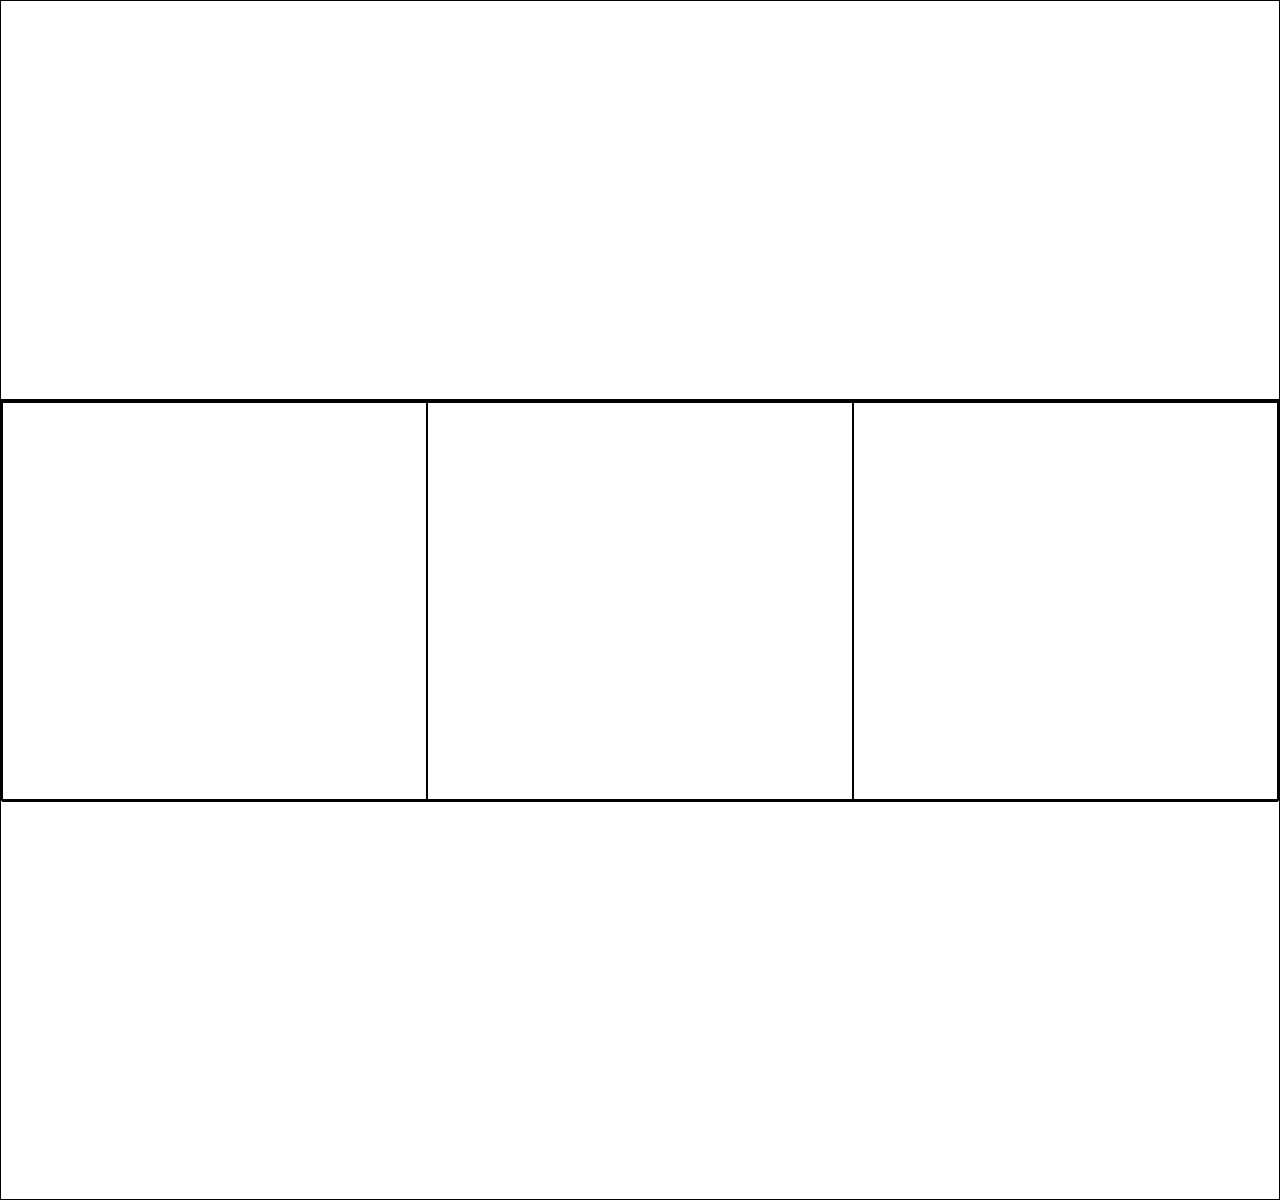
==== assets/index.html @ 5ebc06ef "Add initial files and some basic html markup" ====
<!DOCTYPE html>
<html lang="en">
<head>
  <meta charset="UTF-8">
  <meta name="viewport" content="width=device-width, initial-scale=1.0">
  <link rel="stylesheet" href="https://maxcdn.bootstrapcdn.com/bootstrap/4.0.0/css/bootstrap.min.css" integrity="sha384-Gn5384xqQ1aoWXA+058RXPxPg6fy4IWvTNh0E263XmFcJlSAwiGgFAW/dAiS6JXm" crossorigin="anonymous">
  <link rel="stylesheet" href="./css/css-reset.css">
  <link rel="stylesheet" href="./css/style.css">
  <title>Newsweek Magazine</title>
</head>
<body>
  <nav>

  </nav>
    <section class="container-fluid">
      <div class="row">
        <section class="col"></section>
        <section class="col"></section>
        <section class="col"></section>
      </div>

    </section>
  <main>

  </main>
  
  <script src="https://code.jquery.com/jquery-3.2.1.slim.min.js" integrity="sha384-KJ3o2DKtIkvYIK3UENzmM7KCkRr/rE9/Qpg6aAZGJwFDMVNA/GpGFF93hXpG5KkN" crossorigin="anonymous"></script>
  <script src="https://cdnjs.cloudflare.com/ajax/libs/popper.js/1.12.9/umd/popper.min.js" integrity="sha384-ApNbgh9B+Y1QKtv3Rn7W3mgPxhU9K/ScQsAP7hUibX39j7fakFPskvXusvfa0b4Q" crossorigin="anonymous"></script>
  <script src="https://maxcdn.bootstrapcdn.com/bootstrap/4.0.0/js/bootstrap.min.js" integrity="sha384-JZR6Spejh4U02d8jOt6vLEHfe/JQGiRRSQQxSfFWpi1MquVdAyjUar5+76PVCmYl" crossorigin="anonymous"></script>
</body>
</html>
---- assets/css/style.css ----
body * {
  height: 400px;
  border: 1px solid #000;
}
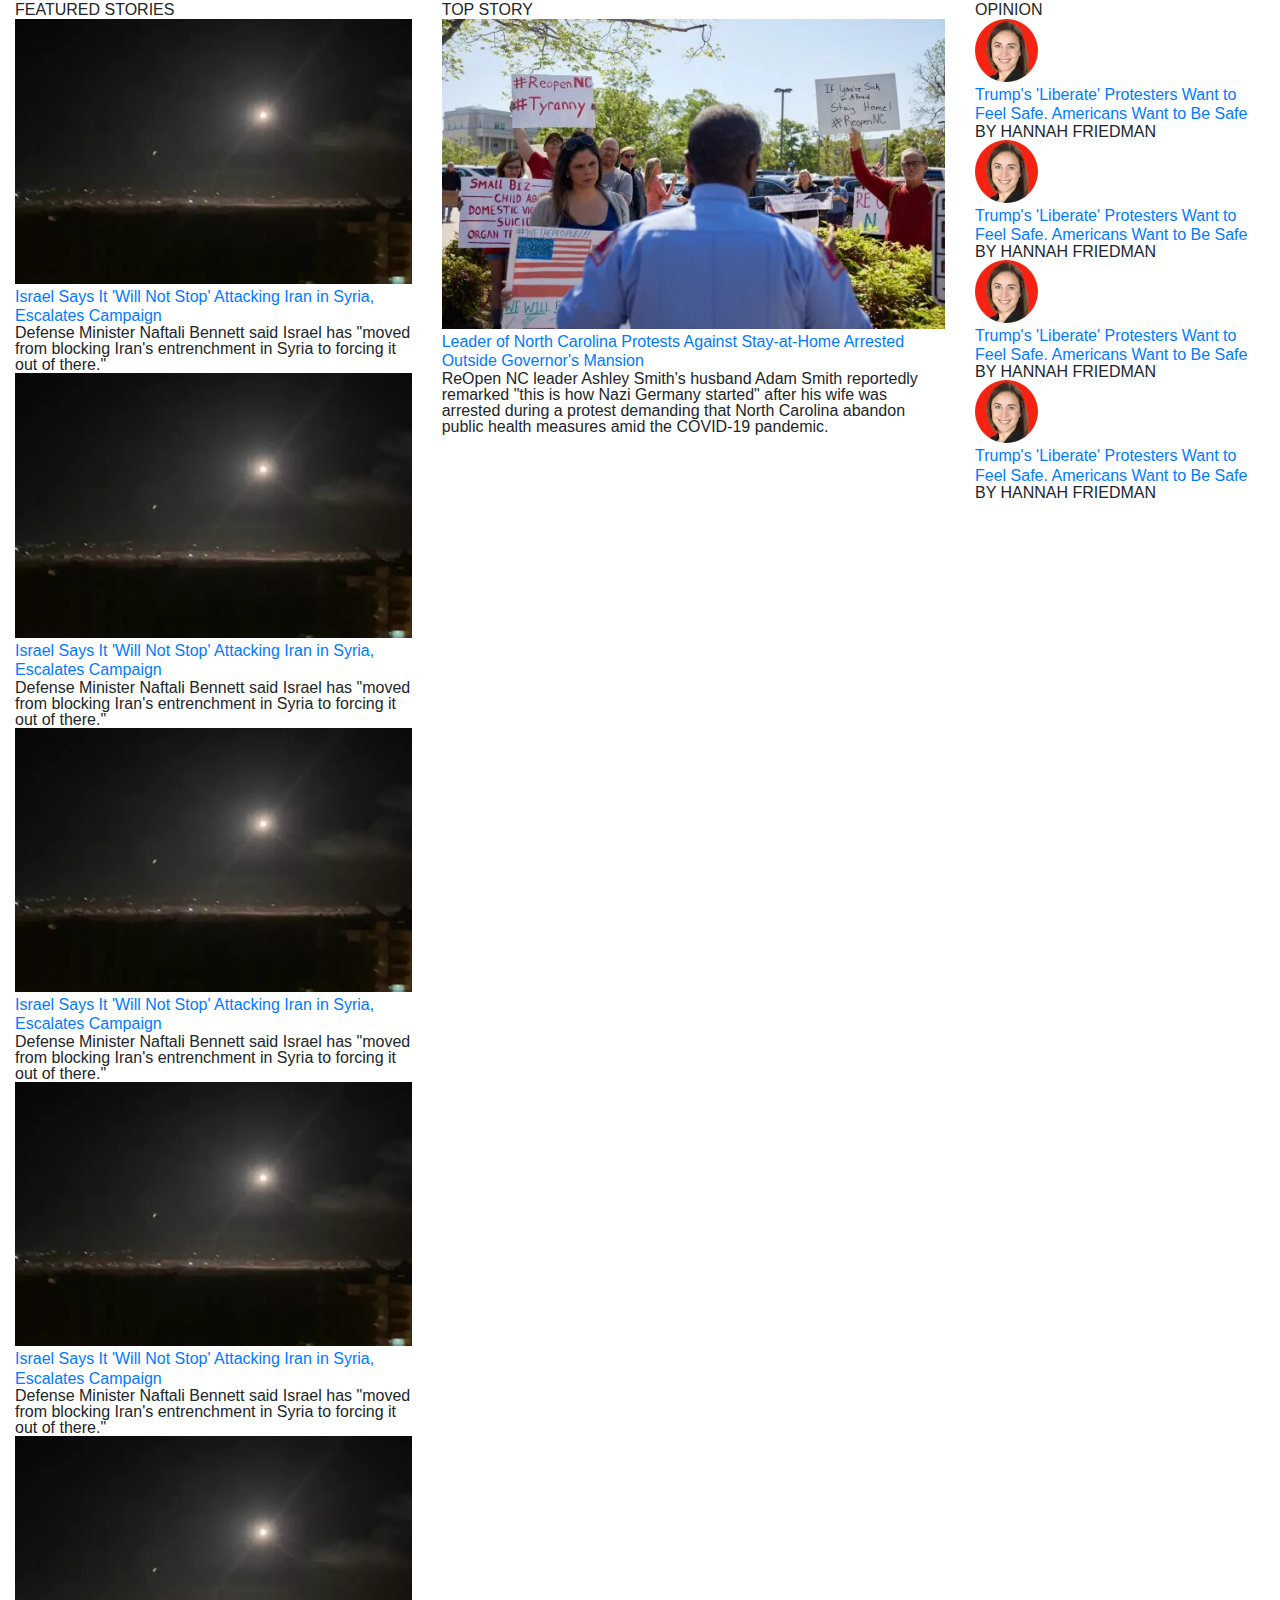
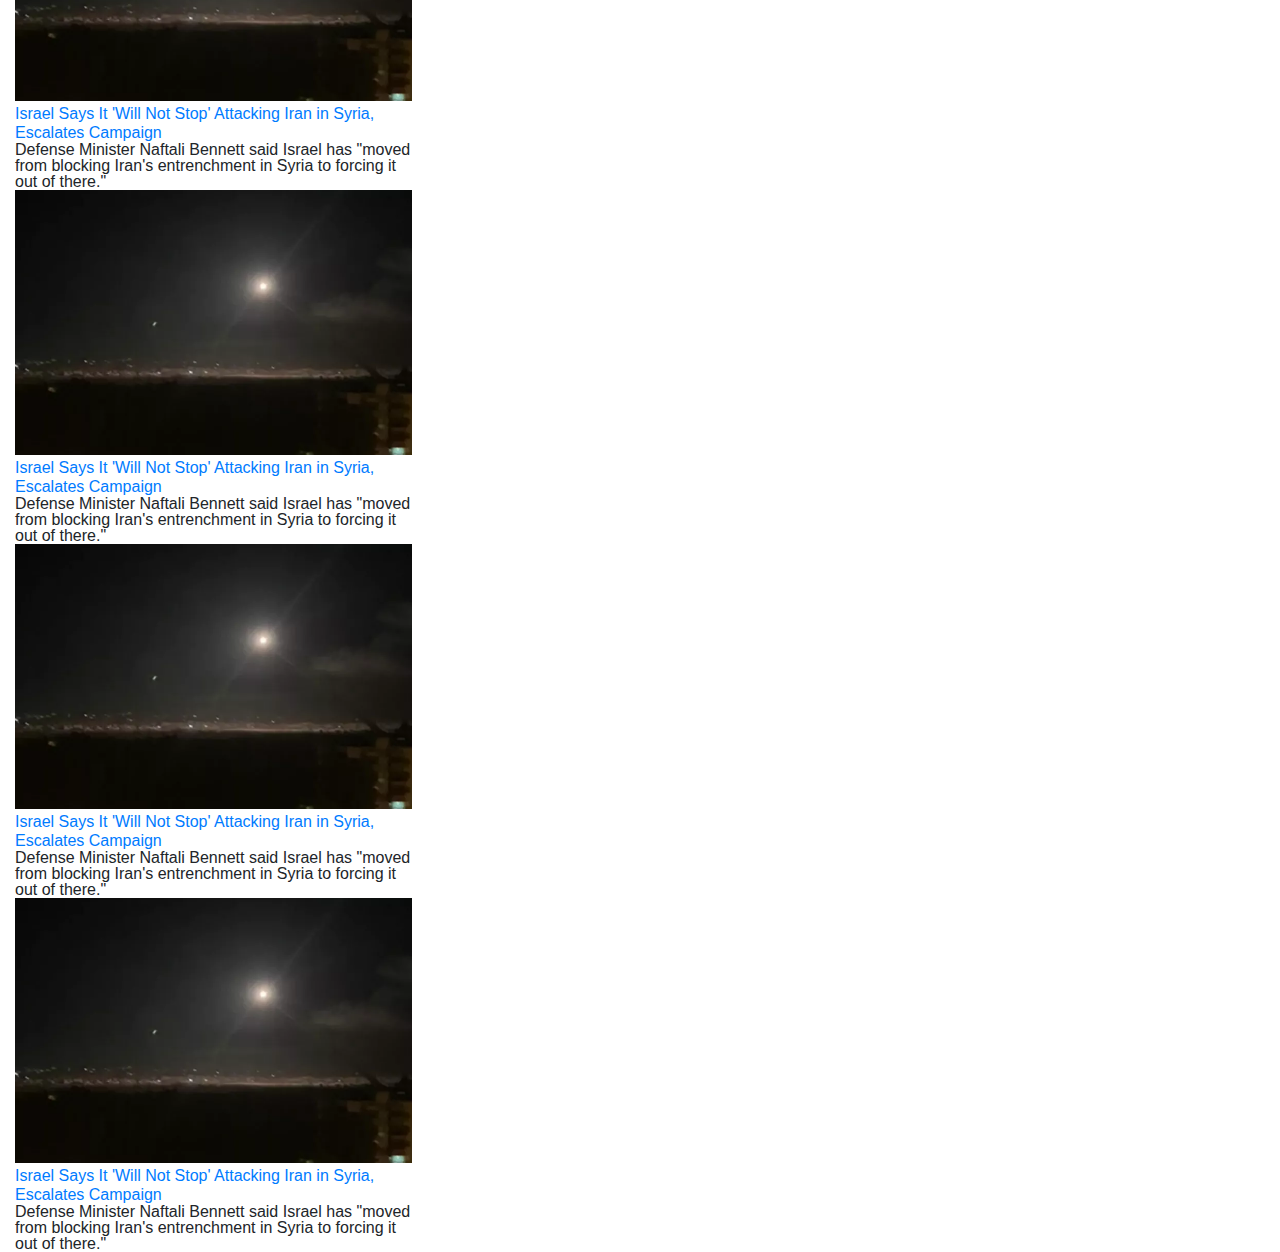
==== commit 209342a3: "Add html markup and bs classes to main section" ====
--- a/assets/index.html
+++ b/assets/index.html
@@ -12,16 +12,88 @@
   <nav>
 
   </nav>
+  
+  <main>
     <section class="container-fluid">
       <div class="row">
-        <section class="col"></section>
-        <section class="col"></section>
-        <section class="col"></section>
+        <section class="col-md-7 col-lg-5">
+          <h2>TOP STORY</h2>
+          <article>
+            <img class="w-100" src="./images/reopen-nc-protest.webp" alt="">
+            <h2><a href="">Leader of North Carolina Protests Against Stay-at-Home Arrested Outside Governor's Mansion</a></h2>
+            <p>ReOpen NC leader Ashley Smith's husband Adam Smith reportedly remarked "this is how Nazi Germany started" after his wife was arrested during a protest demanding that North Carolina abandon public health measures amid the COVID-19 pandemic.</p>
+          </article>
+        </section>
+        <section class="col-md-5 order-md-first col-lg-4">
+          <h2>FEATURED STORIES</h2>
+          <article>
+            <img class="w-100" src="./images/israel-syria-attack-damascus-air-defense.webp" alt="">
+            <h2><a href="">Israel Says It 'Will Not Stop' Attacking Iran in Syria, Escalates Campaign</a></h2>
+            <p>Defense Minister Naftali Bennett said Israel has "moved from blocking Iran's entrenchment in Syria to forcing it out of there."</p>
+          </article>
+          <article>
+            <img class="w-100" src="./images/israel-syria-attack-damascus-air-defense.webp" alt="">
+            <h2><a href="">Israel Says It 'Will Not Stop' Attacking Iran in Syria, Escalates Campaign</a></h2>
+            <p>Defense Minister Naftali Bennett said Israel has "moved from blocking Iran's entrenchment in Syria to forcing it out of there."</p>
+          </article>
+          <article>
+            <img class="w-100" src="./images/israel-syria-attack-damascus-air-defense.webp" alt="">
+            <h2><a href="">Israel Says It 'Will Not Stop' Attacking Iran in Syria, Escalates Campaign</a></h2>
+            <p>Defense Minister Naftali Bennett said Israel has "moved from blocking Iran's entrenchment in Syria to forcing it out of there."</p>
+          </article>
+          <article>
+            <img class="w-100" src="./images/israel-syria-attack-damascus-air-defense.webp" alt="">
+            <h2><a href="">Israel Says It 'Will Not Stop' Attacking Iran in Syria, Escalates Campaign</a></h2>
+            <p>Defense Minister Naftali Bennett said Israel has "moved from blocking Iran's entrenchment in Syria to forcing it out of there."</p>
+          </article>
+          <article>
+            <img class="w-100" src="./images/israel-syria-attack-damascus-air-defense.webp" alt="">
+            <h2><a href="">Israel Says It 'Will Not Stop' Attacking Iran in Syria, Escalates Campaign</a></h2>
+            <p>Defense Minister Naftali Bennett said Israel has "moved from blocking Iran's entrenchment in Syria to forcing it out of there."</p>
+          </article>
+          <article>
+            <img class="w-100" src="./images/israel-syria-attack-damascus-air-defense.webp" alt="">
+            <h2><a href="">Israel Says It 'Will Not Stop' Attacking Iran in Syria, Escalates Campaign</a></h2>
+            <p>Defense Minister Naftali Bennett said Israel has "moved from blocking Iran's entrenchment in Syria to forcing it out of there."</p>
+          </article>
+          <article>
+            <img class="w-100" src="./images/israel-syria-attack-damascus-air-defense.webp" alt="">
+            <h2><a href="">Israel Says It 'Will Not Stop' Attacking Iran in Syria, Escalates Campaign</a></h2>
+            <p>Defense Minister Naftali Bennett said Israel has "moved from blocking Iran's entrenchment in Syria to forcing it out of there."</p>
+          </article>
+          <article>
+            <img class="w-100" src="./images/israel-syria-attack-damascus-air-defense.webp" alt="">
+            <h2><a href="">Israel Says It 'Will Not Stop' Attacking Iran in Syria, Escalates Campaign</a></h2>
+            <p>Defense Minister Naftali Bennett said Israel has "moved from blocking Iran's entrenchment in Syria to forcing it out of there."</p>
+          </article>          
+        </section>
+
+        <section class="col col-lg-3">
+          <h2>OPINION</h2>
+          <article>
+            <img src="./images/hannah-friedman.webp" alt="">
+            <h2><a href="">Trump's 'Liberate' Protesters Want to Feel Safe. Americans Want to Be Safe</a></h2>
+            <span>BY HANNAH FRIEDMAN</span>
+          </article>
+          <article>
+            <img src="./images/hannah-friedman.webp" alt="">
+            <h2><a href="">Trump's 'Liberate' Protesters Want to Feel Safe. Americans Want to Be Safe</a></h2>
+            <span>BY HANNAH FRIEDMAN</span>
+          </article>
+          <article>
+            <img src="./images/hannah-friedman.webp" alt="">
+            <h2><a href="">Trump's 'Liberate' Protesters Want to Feel Safe. Americans Want to Be Safe</a></h2>
+            <span>BY HANNAH FRIEDMAN</span>
+          </article>
+          <article>
+            <img src="./images/hannah-friedman.webp" alt="">
+            <h2><a href="">Trump's 'Liberate' Protesters Want to Feel Safe. Americans Want to Be Safe</a></h2>
+            <span>BY HANNAH FRIEDMAN</span>
+          </article>
+        </section>
       </div>
-
     </section>
-  <main>
-
+    
   </main>
   
   <script src="https://code.jquery.com/jquery-3.2.1.slim.min.js" integrity="sha384-KJ3o2DKtIkvYIK3UENzmM7KCkRr/rE9/Qpg6aAZGJwFDMVNA/GpGFF93hXpG5KkN" crossorigin="anonymous"></script>
--- a/assets/css/style.css
+++ b/assets/css/style.css
@@ -1,4 +1,4 @@
-body * {
-  height: 400px;
+/* body * {
+  height: auto;
   border: 1px solid #000;
-}
+} */
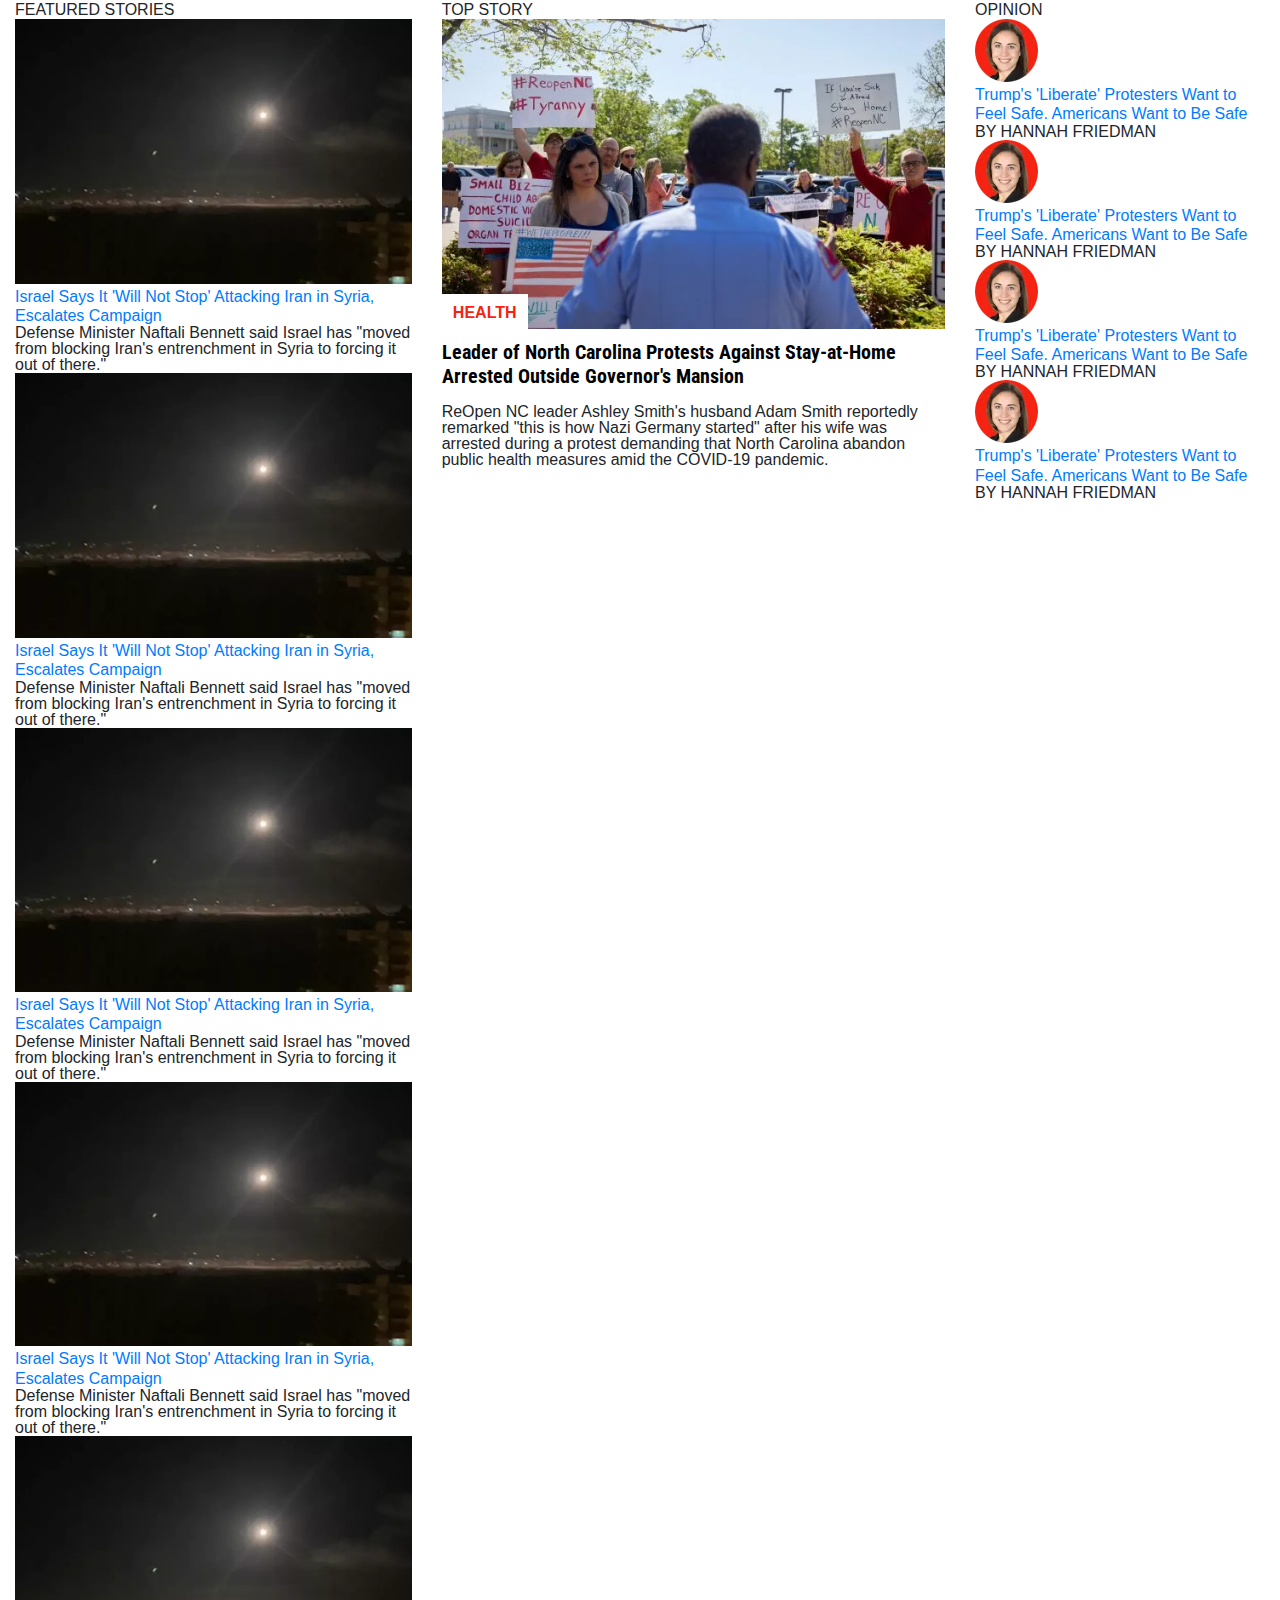
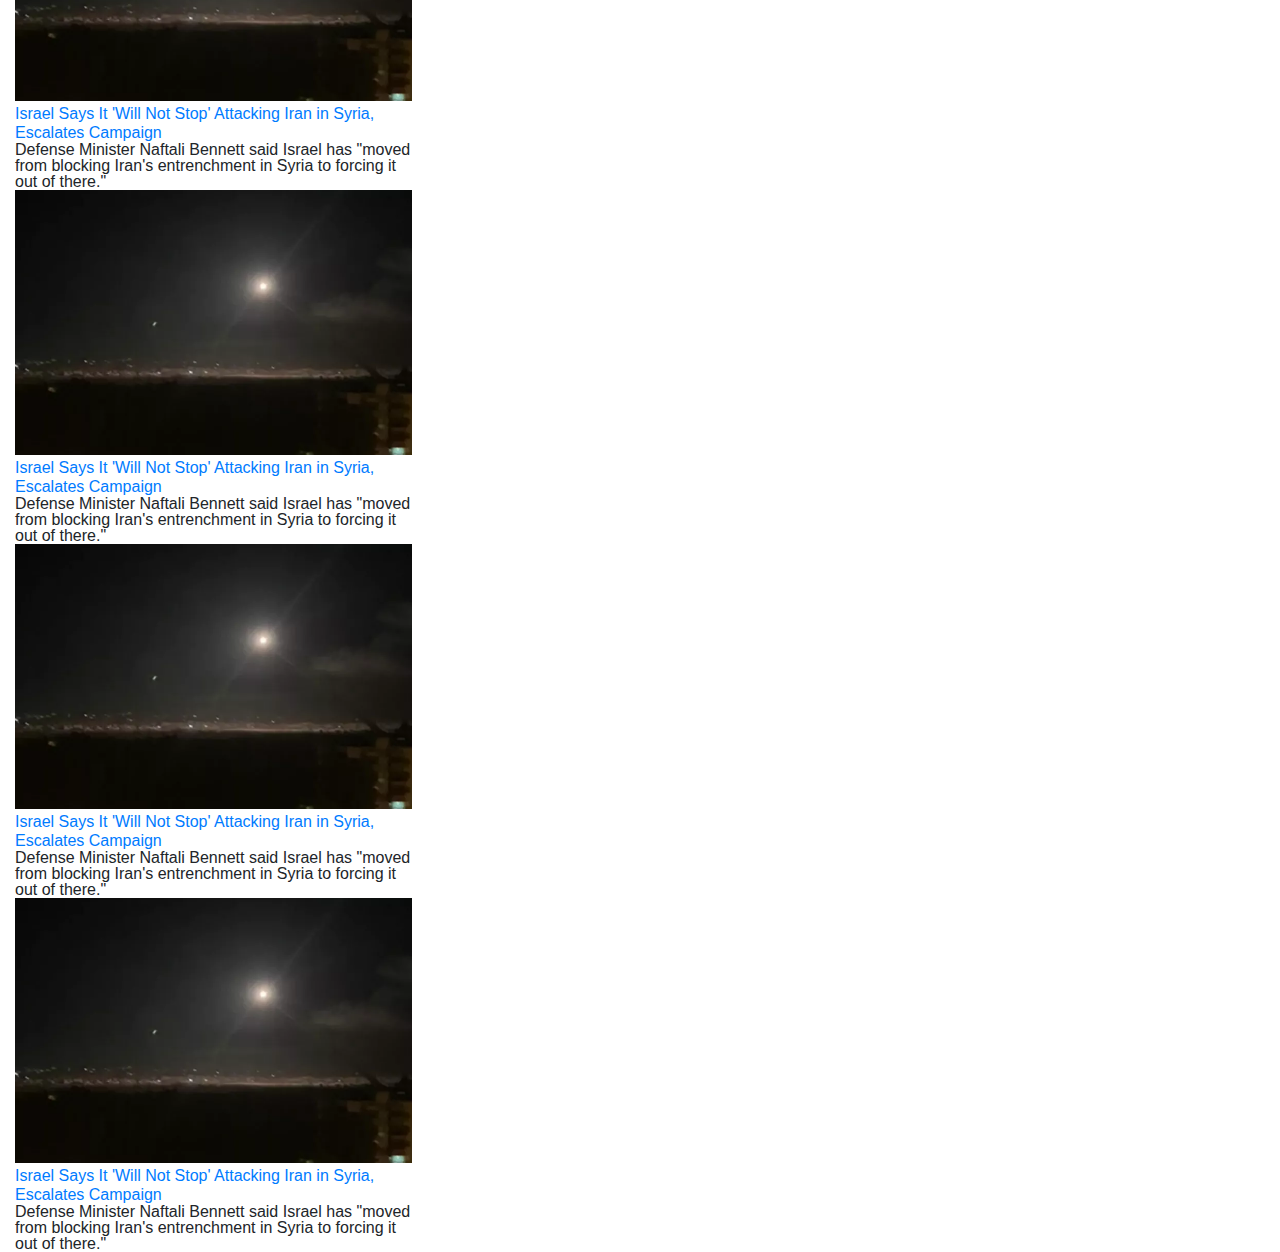
==== commit 1f1e9dc6: "Re-created article markup and styled its parts" ====
--- a/assets/index.html
+++ b/assets/index.html
@@ -4,6 +4,7 @@
   <meta charset="UTF-8">
   <meta name="viewport" content="width=device-width, initial-scale=1.0">
   <link rel="stylesheet" href="https://maxcdn.bootstrapcdn.com/bootstrap/4.0.0/css/bootstrap.min.css" integrity="sha384-Gn5384xqQ1aoWXA+058RXPxPg6fy4IWvTNh0E263XmFcJlSAwiGgFAW/dAiS6JXm" crossorigin="anonymous">
+  <link href="https://fonts.googleapis.com/css2?family=Lora&family=Roboto+Condensed:wght@300;700&display=swap" rel="stylesheet">
   <link rel="stylesheet" href="./css/css-reset.css">
   <link rel="stylesheet" href="./css/style.css">
   <title>Newsweek Magazine</title>
@@ -16,15 +17,20 @@
   <main>
     <section class="container-fluid">
       <div class="row">
-        <section class="col-md-7 col-lg-5">
+        <section class=" top-story col-md-7 col-lg-5">
           <h2>TOP STORY</h2>
-          <article>
-            <img class="w-100" src="./images/reopen-nc-protest.webp" alt="">
-            <h2><a href="">Leader of North Carolina Protests Against Stay-at-Home Arrested Outside Governor's Mansion</a></h2>
-            <p>ReOpen NC leader Ashley Smith's husband Adam Smith reportedly remarked "this is how Nazi Germany started" after his wife was arrested during a protest demanding that North Carolina abandon public health measures amid the COVID-19 pandemic.</p>
+          <article class="">
+            <div class="img-holder mb-2">
+              <img class="w-100" src="./images/reopen-nc-protest.webp" alt="Card image cap">
+              <p class="category-label">HEALTH</p>
+            </div>
+            <div class="">
+              <h2 class="h5 mb-3 font-weight-bold roboto"><a class="title-link" href="">Leader of North Carolina Protests Against Stay-at-Home Arrested Outside Governor's Mansion</a></h2>
+              <p class="helvetica">ReOpen NC leader Ashley Smith's husband Adam Smith reportedly remarked "this is how Nazi Germany started" after his wife was arrested during a protest demanding that North Carolina abandon public health measures amid the COVID-19 pandemic.</p>
+            </div>
           </article>
         </section>
-        <section class="col-md-5 order-md-first col-lg-4">
+        <section class=" featured-stories col-md-5 order-md-first col-lg-4">
           <h2>FEATURED STORIES</h2>
           <article>
             <img class="w-100" src="./images/israel-syria-attack-damascus-air-defense.webp" alt="">
@@ -93,6 +99,28 @@
         </section>
       </div>
     </section>
+
+    <aside>
+      <section class="in-the-magazine">
+
+      </section>
+      <section class="editors-pick">
+
+      </section>
+    </aside>
+    <aside class="news-categories">
+      <section class="US">
+
+      </section>
+      <section>
+        
+      </section>
+      <section></section>
+      <section></section>
+      <section></section>
+      <section></section>
+
+    </aside>
     
   </main>
   
--- a/assets/css/style.css
+++ b/assets/css/style.css
@@ -2,3 +2,44 @@
   height: auto;
   border: 1px solid #000;
 } */
+
+.roboto {
+  font-family: "Roboto Condensed", Roboto, sans-serif;
+}
+
+.helvetica {
+  font-family: Helvetica, Arial, sans-serif;
+}
+
+.lora {
+  font-family: Lora, serif;
+}
+
+.color-black {
+  color: #000;
+}
+
+.img-holder {
+  position: relative;
+}
+
+.category-label {
+  position: absolute;
+  padding: 0.7rem;
+  display: flex;
+  justify-content: center;
+  align-items: center;
+  color: #f72210;
+  font-weight: bold;
+  background-color: rgba(255, 255, 255, 1);
+  bottom: 0;
+}
+
+.title-link {
+  color: #000;
+}
+
+.title-link:hover {
+  color: #000;
+  text-decoration-color: #f72210;
+}
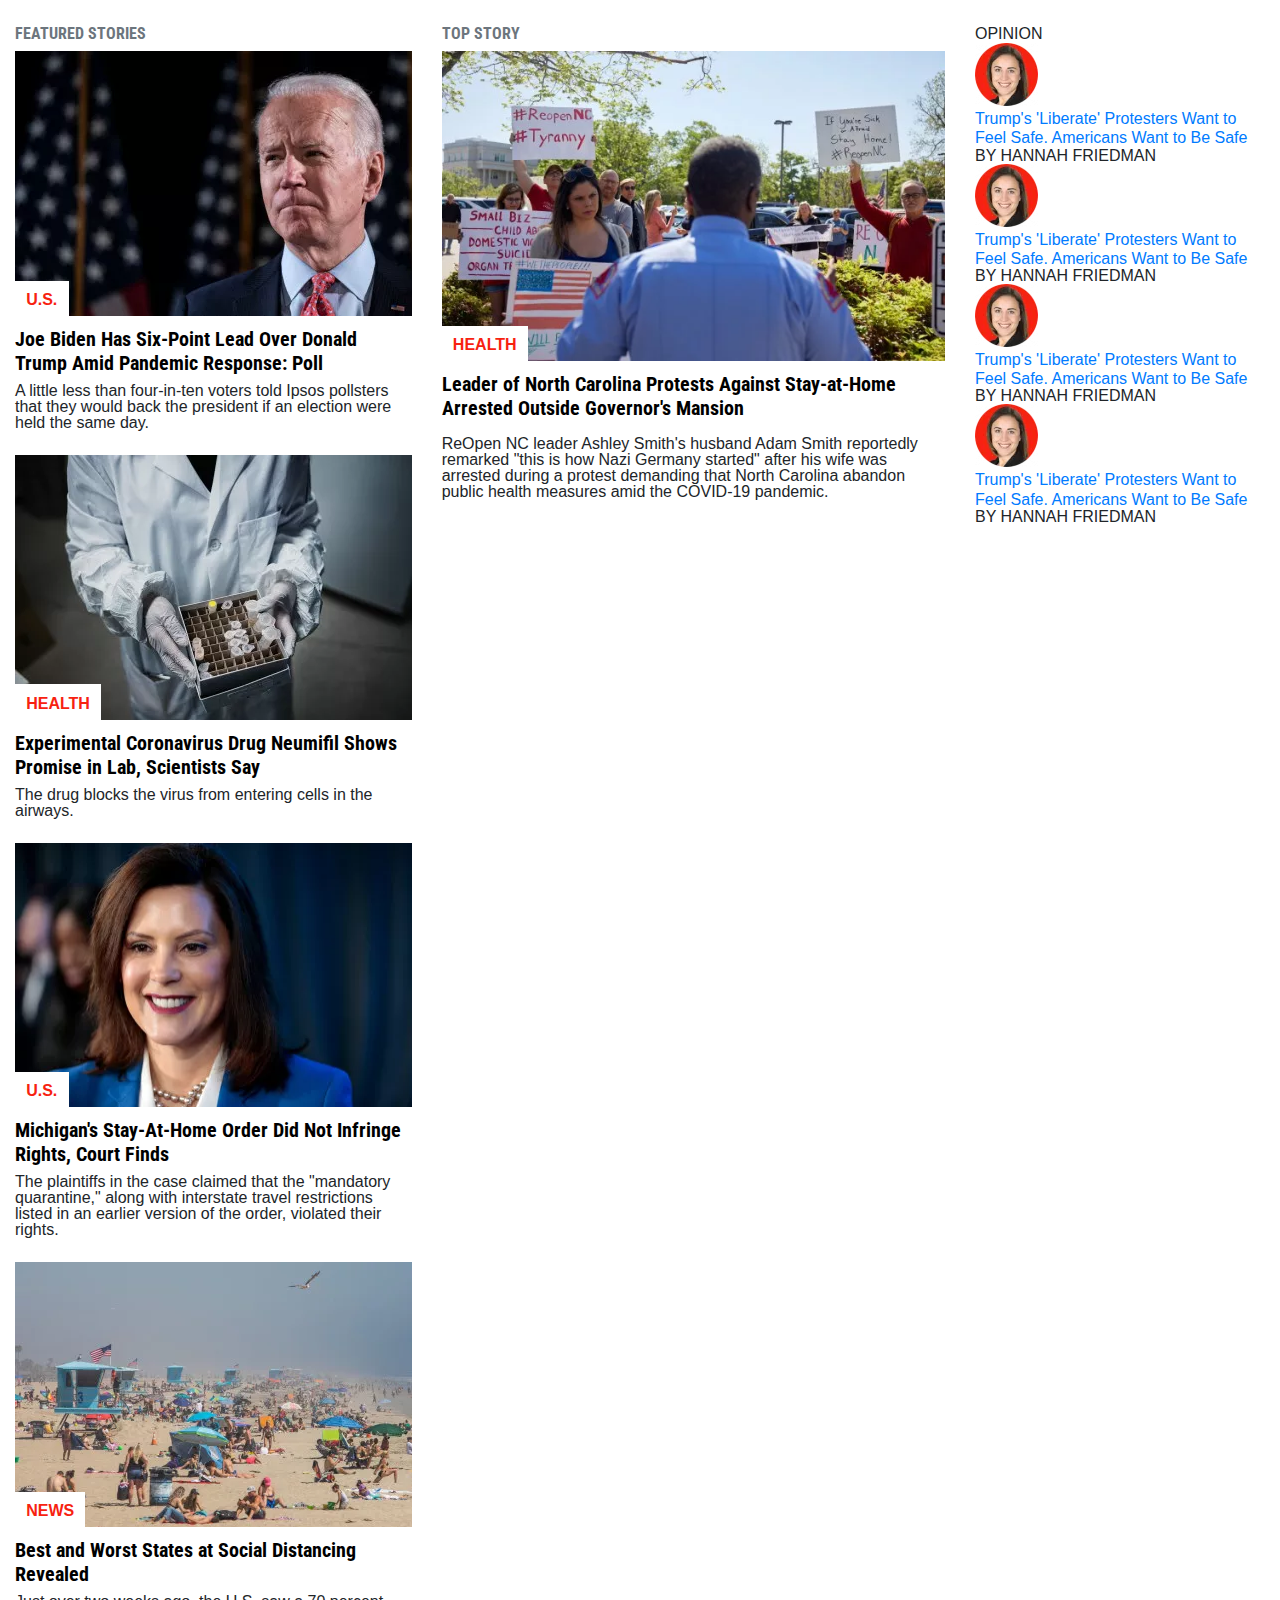
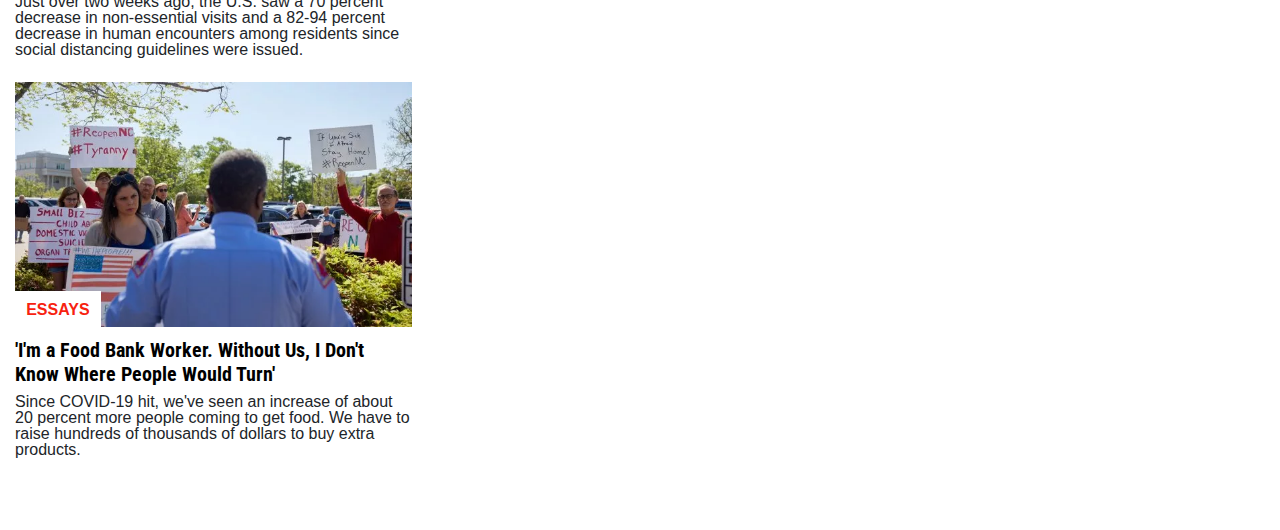
==== commit 98c82c9a: "Add featured articles contents" ====
--- a/assets/index.html
+++ b/assets/index.html
@@ -16,9 +16,9 @@
   
   <main>
     <section class="container-fluid">
-      <div class="row">
-        <section class=" top-story col-md-7 col-lg-5">
-          <h2>TOP STORY</h2>
+      <div class="row mt-4">
+        <section class="top-story col-md-7 col-lg-5 mb-5">
+          <h2 class="text-secondary font-weight-bold roboto mb-2">TOP STORY</h2>
           <article class="">
             <div class="img-holder mb-2">
               <img class="w-100" src="./images/reopen-nc-protest.webp" alt="Card image cap">
@@ -30,48 +30,58 @@
             </div>
           </article>
         </section>
-        <section class=" featured-stories col-md-5 order-md-first col-lg-4">
-          <h2>FEATURED STORIES</h2>
-          <article>
-            <img class="w-100" src="./images/israel-syria-attack-damascus-air-defense.webp" alt="">
-            <h2><a href="">Israel Says It 'Will Not Stop' Attacking Iran in Syria, Escalates Campaign</a></h2>
-            <p>Defense Minister Naftali Bennett said Israel has "moved from blocking Iran's entrenchment in Syria to forcing it out of there."</p>
+        <section class="featured-stories col-md-5 order-md-first col-lg-4 mb-5">
+          <h2 class="text-secondary font-weight-bold roboto mb-2">FEATURED STORIES</h2>
+          <article class="mb-4">
+            <div class="img-holder mb-2">
+              <img class="w-100" src="./images/joe-biden.webp" alt="Card image cap">
+              <p class="category-label">U.S.</p>
+            </div>
+            <div class="">
+              <h2 class="h5 mb-2 font-weight-bold roboto"><a class="title-link" href="">Joe Biden Has Six-Point Lead Over Donald Trump Amid Pandemic Response: Poll</a></h2>
+              <p class="helvetica">A little less than four-in-ten voters told Ipsos pollsters that they would back the president if an election were held the same day.</p>
+            </div>
           </article>
-          <article>
-            <img class="w-100" src="./images/israel-syria-attack-damascus-air-defense.webp" alt="">
-            <h2><a href="">Israel Says It 'Will Not Stop' Attacking Iran in Syria, Escalates Campaign</a></h2>
-            <p>Defense Minister Naftali Bennett said Israel has "moved from blocking Iran's entrenchment in Syria to forcing it out of there."</p>
+          <article class="mb-4">
+            <div class="img-holder mb-2">
+              <img class="w-100" src="./images/covid19-coronavirus-getty.webp" alt="Card image cap">
+              <p class="category-label">HEALTH</p>
+            </div>
+            <div class="">
+              <h2 class="h5 mb-2 font-weight-bold roboto"><a class="title-link" href="">Experimental Coronavirus Drug Neumifil Shows Promise in Lab, Scientists Say</a></h2>
+              <p class="helvetica">The drug blocks the virus from entering cells in the airways.</p>
+            </div>
           </article>
-          <article>
-            <img class="w-100" src="./images/israel-syria-attack-damascus-air-defense.webp" alt="">
-            <h2><a href="">Israel Says It 'Will Not Stop' Attacking Iran in Syria, Escalates Campaign</a></h2>
-            <p>Defense Minister Naftali Bennett said Israel has "moved from blocking Iran's entrenchment in Syria to forcing it out of there."</p>
+          <article class="mb-4">
+            <div class="img-holder mb-2">
+              <img class="w-100" src="./images/gretchen-whitmer.webp" alt="Card image cap">
+              <p class="category-label">U.S.</p>
+            </div>
+            <div class="">
+              <h2 class="h5 mb-2 font-weight-bold roboto"><a class="title-link" href="">Michigan's Stay-At-Home Order Did Not Infringe Rights, Court Finds</a></h2>
+              <p class="helvetica">The plaintiffs in the case claimed that the "mandatory quarantine," along with interstate travel restrictions listed in an earlier version of the order, violated their rights.</p>
+            </div>
           </article>
-          <article>
-            <img class="w-100" src="./images/israel-syria-attack-damascus-air-defense.webp" alt="">
-            <h2><a href="">Israel Says It 'Will Not Stop' Attacking Iran in Syria, Escalates Campaign</a></h2>
-            <p>Defense Minister Naftali Bennett said Israel has "moved from blocking Iran's entrenchment in Syria to forcing it out of there."</p>
+          <article class="mb-4">
+            <div class="img-holder mb-2">
+              <img class="w-100" src="./images/huntington-beach-.webp" alt="Card image cap">
+              <p class="category-label">NEWS</p>
+            </div>
+            <div class="">
+              <h2 class="h5 mb-2 font-weight-bold roboto"><a class="title-link" href="">Best and Worst States at Social Distancing Revealed</a></h2>
+              <p class="helvetica">Just over two weeks ago, the U.S. saw a 70 percent decrease in non-essential visits and a 82-94 percent decrease in human encounters among residents since social distancing guidelines were issued.</p>
+            </div>
           </article>
-          <article>
-            <img class="w-100" src="./images/israel-syria-attack-damascus-air-defense.webp" alt="">
-            <h2><a href="">Israel Says It 'Will Not Stop' Attacking Iran in Syria, Escalates Campaign</a></h2>
-            <p>Defense Minister Naftali Bennett said Israel has "moved from blocking Iran's entrenchment in Syria to forcing it out of there."</p>
+          <article class="mb-4">
+            <div class="img-holder mb-2">
+              <img class="w-100" src="./images/reopen-nc-protest.webp" alt="Card image cap">
+              <p class="category-label">ESSAYS</p>
+            </div>
+            <div class="">
+              <h2 class="h5 mb-2 font-weight-bold roboto"><a class="title-link" href="">'I'm a Food Bank Worker. Without Us, I Don't Know Where People Would Turn'</a></h2>
+              <p class="helvetica">Since COVID-19 hit, we've seen an increase of about 20 percent more people coming to get food. We have to raise hundreds of thousands of dollars to buy extra products.</p>
+            </div>
           </article>
-          <article>
-            <img class="w-100" src="./images/israel-syria-attack-damascus-air-defense.webp" alt="">
-            <h2><a href="">Israel Says It 'Will Not Stop' Attacking Iran in Syria, Escalates Campaign</a></h2>
-            <p>Defense Minister Naftali Bennett said Israel has "moved from blocking Iran's entrenchment in Syria to forcing it out of there."</p>
-          </article>
-          <article>
-            <img class="w-100" src="./images/israel-syria-attack-damascus-air-defense.webp" alt="">
-            <h2><a href="">Israel Says It 'Will Not Stop' Attacking Iran in Syria, Escalates Campaign</a></h2>
-            <p>Defense Minister Naftali Bennett said Israel has "moved from blocking Iran's entrenchment in Syria to forcing it out of there."</p>
-          </article>
-          <article>
-            <img class="w-100" src="./images/israel-syria-attack-damascus-air-defense.webp" alt="">
-            <h2><a href="">Israel Says It 'Will Not Stop' Attacking Iran in Syria, Escalates Campaign</a></h2>
-            <p>Defense Minister Naftali Bennett said Israel has "moved from blocking Iran's entrenchment in Syria to forcing it out of there."</p>
-          </article>          
         </section>
 
         <section class="col col-lg-3">
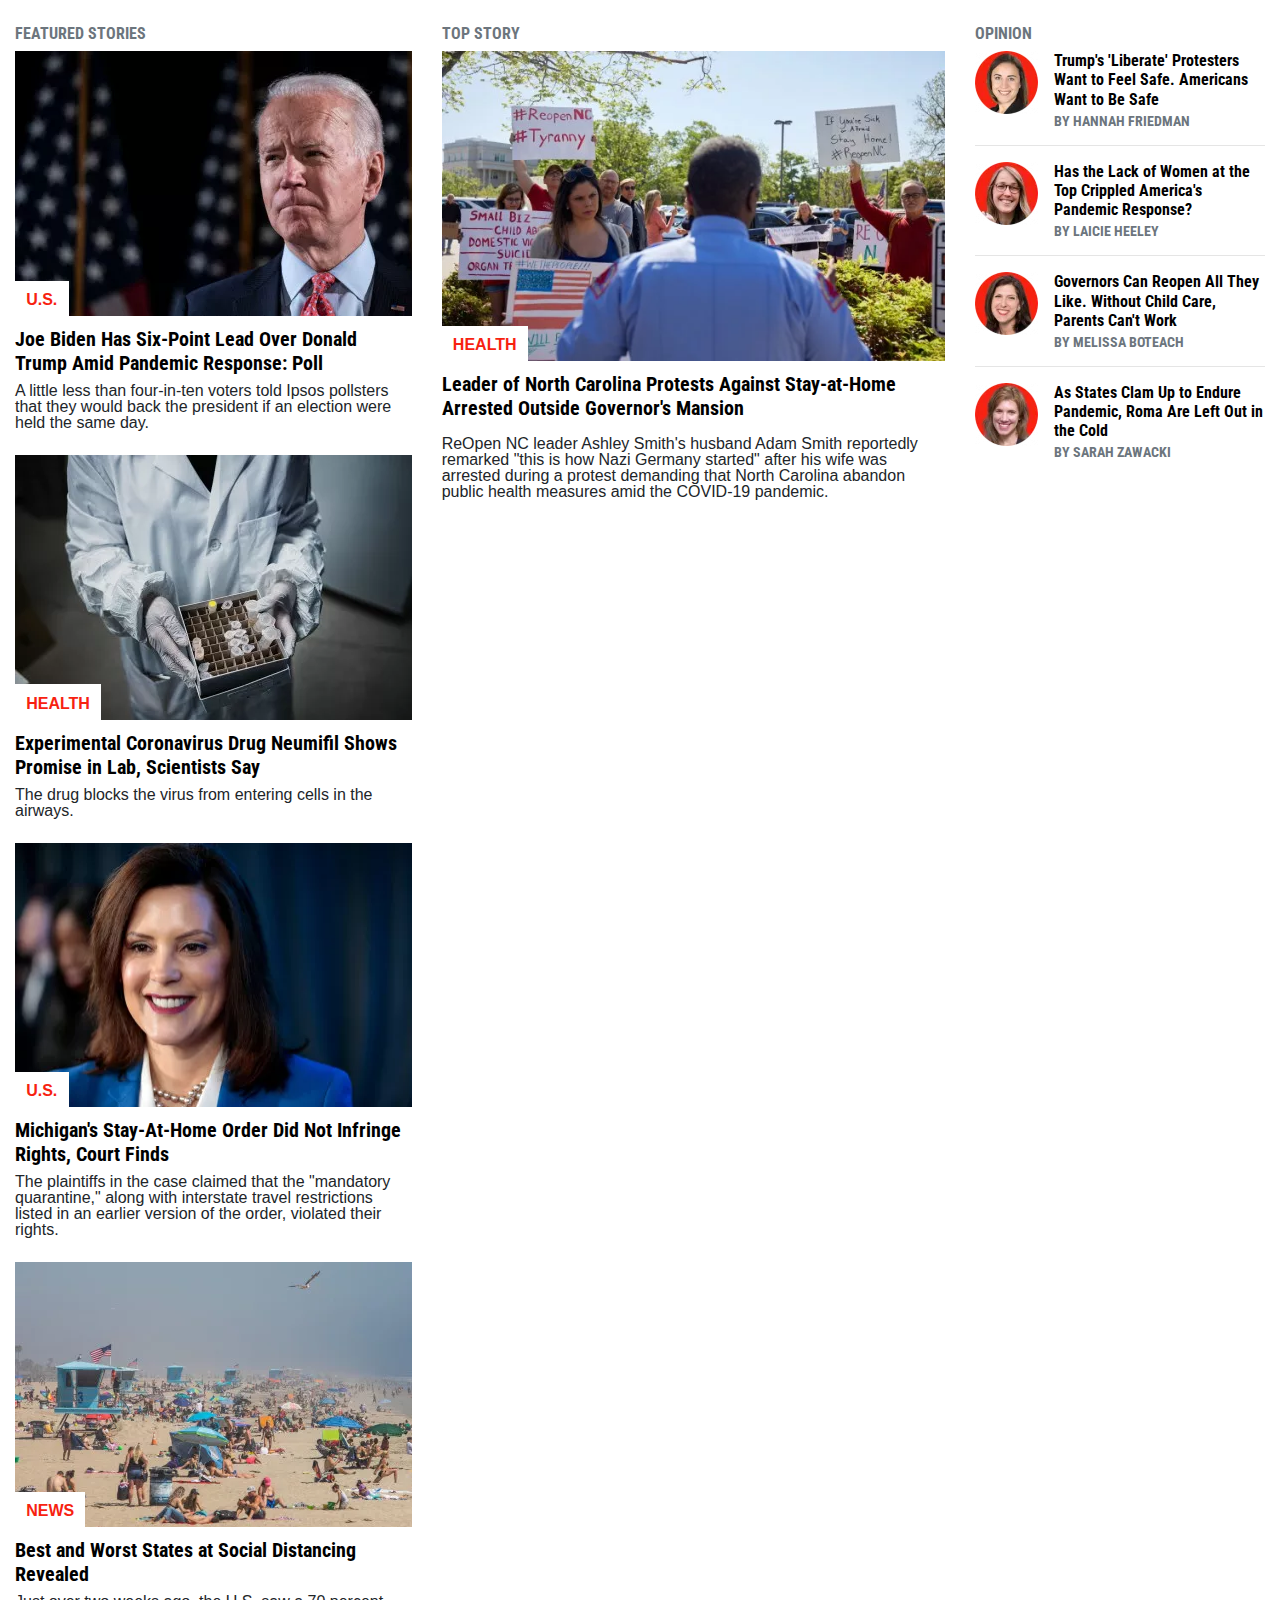
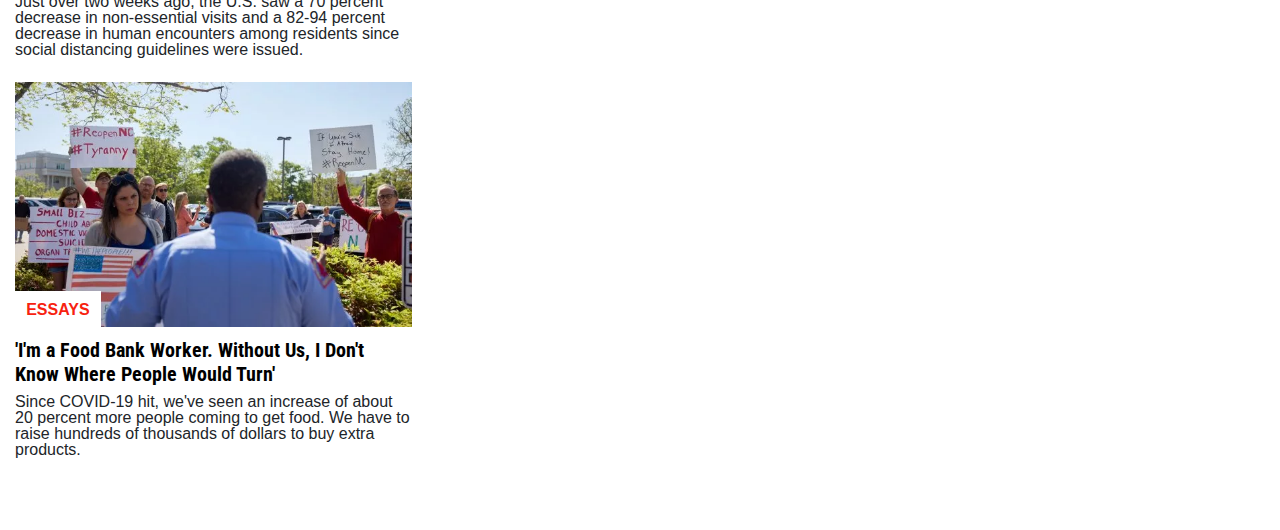
==== commit e8f9f27b: "Add contents to opinion section" ====
--- a/assets/index.html
+++ b/assets/index.html
@@ -84,27 +84,38 @@
           </article>
         </section>
 
-        <section class="col col-lg-3">
-          <h2>OPINION</h2>
-          <article>
-            <img src="./images/hannah-friedman.webp" alt="">
-            <h2><a href="">Trump's 'Liberate' Protesters Want to Feel Safe. Americans Want to Be Safe</a></h2>
-            <span>BY HANNAH FRIEDMAN</span>
+        <section class="opinion col-lg-3 mb-5">
+          <h2 class="text-muted font-weight-bold roboto mb-2" >OPINION</h2>
+          <article class="roboto mb-1">
+            <img class="mr-3" src="./images/hannah-friedman.webp" alt="">
+            <div>
+              <h2 class="h6 mb-1"><a class="opinion-title font-weight-bold" href="">Trump's 'Liberate' Protesters Want to Feel Safe. Americans Want to Be Safe</a></h2>
+              <span class="fsz-14 font-weight-bold text-secondary">BY HANNAH FRIEDMAN</span>
+          </div>
           </article>
-          <article>
-            <img src="./images/hannah-friedman.webp" alt="">
-            <h2><a href="">Trump's 'Liberate' Protesters Want to Feel Safe. Americans Want to Be Safe</a></h2>
-            <span>BY HANNAH FRIEDMAN</span>
+          <hr>
+          <article class="roboto mb-1">
+            <img class="mr-3" src="./images/laicie-heeley.webp" alt="">
+            <div>
+              <h2 class="h6 mb-1"><a class="opinion-title font-weight-bold" href="">Has the Lack of Women at the Top Crippled America's Pandemic Response?</a></h2>
+              <span class="fsz-14 font-weight-bold text-secondary">BY LAICIE HEELEY</span>
+          </div>
           </article>
-          <article>
-            <img src="./images/hannah-friedman.webp" alt="">
-            <h2><a href="">Trump's 'Liberate' Protesters Want to Feel Safe. Americans Want to Be Safe</a></h2>
-            <span>BY HANNAH FRIEDMAN</span>
+          <hr>
+          <article class="roboto mb-1">
+            <img class="mr-3" src="./images/melissa-boteach.webp" alt="">
+            <div>
+              <h2 class="h6 mb-1"><a class="opinion-title font-weight-bold" href="">Governors Can Reopen All They Like. Without Child Care, Parents Can't Work</a></h2>
+              <span class="fsz-14 font-weight-bold text-secondary">BY MELISSA BOTEACH</span>
+          </div>
           </article>
-          <article>
-            <img src="./images/hannah-friedman.webp" alt="">
-            <h2><a href="">Trump's 'Liberate' Protesters Want to Feel Safe. Americans Want to Be Safe</a></h2>
-            <span>BY HANNAH FRIEDMAN</span>
+          <hr>
+          <article class="roboto mb-1">
+            <img class="mr-3" src="./images/sarah-zawacki.webp" alt="">
+            <div>
+              <h2 class="h6 mb-1"><a class="opinion-title font-weight-bold" href="">As States Clam Up to Endure Pandemic, Roma Are Left Out in the Cold</a></h2>
+              <span class="fsz-14 font-weight-bold text-secondary">BY SARAH ZAWACKI</span>
+          </div>
           </article>
         </section>
       </div>
--- a/assets/css/style.css
+++ b/assets/css/style.css
@@ -43,3 +43,23 @@
   color: #000;
   text-decoration-color: #f72210;
 }
+
+.opinion article {
+  display: flex;
+  justify-content: flex-start;
+  align-items: flex-start;
+}
+
+.opinion-title {
+  color: #000;
+  text-decoration: none;
+}
+
+.opinion-title:hover {
+  color: #f72210;
+  text-decoration: none;
+}
+
+.fsz-14 {
+  font-size: calc(14rem / 16);
+}
